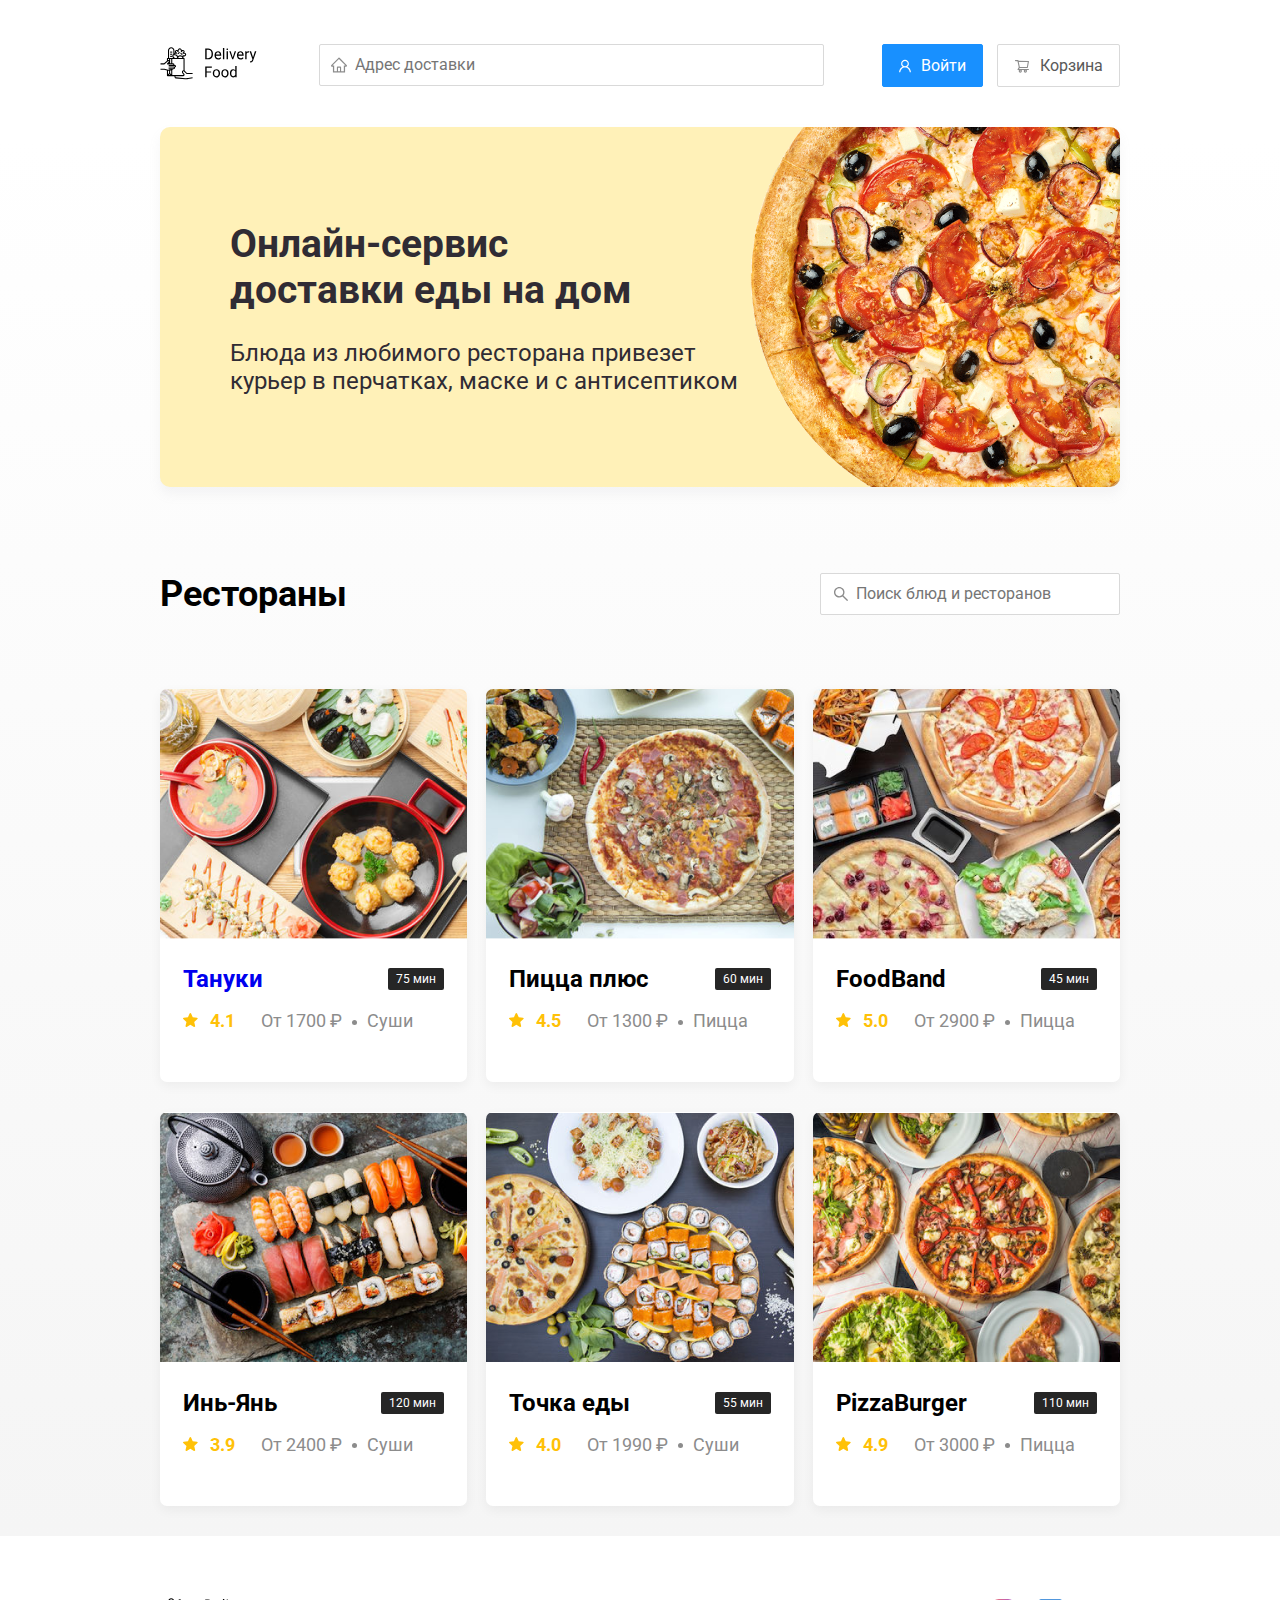
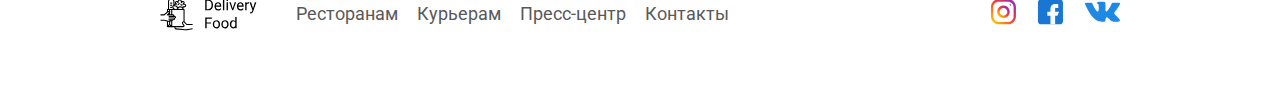
==== index.html @ 600cdcb9 "Add files via upload" ====
<!DOCTYPE html>
<html lang="ru">
<head>
 <meta charset="UTF-8">
 <meta name="viewport" content="width=device-width, initial-scale=1.0">
 <link href="https://fonts.googleapis.com/css?family=Roboto:400,700&display=swap&subset=cyrillic" rel="stylesheet">
 <link rel="stylesheet" href="css/normalize.css">
 <link rel="stylesheet" href="css/style.css">
 <title>Delivery Food - доставка еды на дом</title>
</head>
<body>
<div class="container">
 <header class="header">
  <a href="index.html">
    <img src="img/logo.svg" alt="Logo" class="logo">
  </a>
  <input placeholder="Адрес доставки " type="text" class="input input-address">
  <div class="buttons">
   <button class="button button-primary">
    <img src="img/user.svg" alt="user" class="button-icon">
    <span class="button-text">Войти</span>
   </button>
   <button class="button">
    <img src="img/shopping-cart.svg" alt="shopping cart" class="button-icon">
    <span class="button-text">Корзина</span>
   </button>
  </div>
 </header>
 <!-- /.header -->
</div>
<!-- /.container -->

<main class="main">
 <div class="container">
  <section class="promo">
   <h1 class="promo-title">Онлайн-сервис <br> доставки еды на дом</h1>
   <p class="promo-text">Блюда из любимого ресторана привезет курьер в перчатках, маске и с антисептиком</p>
  </section>
 
  <section class="restaurants">
   <div class="section-heading">
    <h2 class="section-title">Рестораны</h2>
    <input type="text" class="input input-search" placeholder="Поиск блюд и ресторанов">
   </div>
   <div class="cards">
    <a href="restaurant.html" class="card">
      <img src="img/restaurants/image-1.png" alt="card-image" class="card-image">
      <div class="card-text">
       <div class="card-heading">
        <h3 class="card-title">Тануки</h3>
        <span class="card-tag tag">75 мин</span>
       </div>
       <!-- /.card-heading -->
       <div class="card-info">
        <div class="rating">
         <img src="img/rating.svg" alt="rating" class="rating-star"> 
         4.1
        </div>
        <div class="price">От 1700 ₽</div>
        <div class="category">Суши</div>
       </div>
       <!-- /.card-info -->
      </div>
      <!-- /.card-text -->
  
     </a>
     <!-- /.card -->
    <div class="card">
     <img src="img/restaurants/image.png" alt="card-image" class="card-image">
     <div class="card-text">
      <div class="card-heading">
       <h3 class="card-title">Пицца плюс</h3>
       <span class="card-tag tag">60 мин</span>
      </div>
      <!-- /.card-heading -->
      <div class="card-info">
       <div class="rating">
        <img src="img/rating.svg" alt="rating" class="rating-star"> 
        4.5
       </div>
       <div class="price">От 1300 ₽</div>
       <div class="category">Пицца</div>
      </div>
      <!-- /.card-info -->
     </div>
     <!-- /.card-text -->
 
    </div>
    <!-- /.card -->
    <div class="card">
     <img src="img/restaurants/image-2.png" alt="card-image" class="card-image">
     <div class="card-text">
      <div class="card-heading">
       <h3 class="card-title">FoodBand</h3>
       <span class="card-tag tag">45 мин</span>
      </div>
      <!-- /.card-heading -->
      <div class="card-info">
       <div class="rating">
        <img src="img/rating.svg" alt="rating" class="rating-star"> 
        5.0
       </div>
       <div class="price">От 2900 ₽</div>
       <div class="category">Пицца</div>
      </div>
      <!-- /.card-info -->
     </div>
     <!-- /.card-text -->
 
    </div>
    <!-- /.card -->
    <div class="card">
     <img src="img/restaurants/image-3.png" alt="card-image" class="card-image">
     <div class="card-text">
      <div class="card-heading">
       <h3 class="card-title">Инь-Янь</h3>
       <span class="card-tag tag">120 мин</span>
      </div>
      <!-- /.card-heading -->
      <div class="card-info">
       <div class="rating">
        <img src="img/rating.svg" alt="rating" class="rating-star"> 
        3.9
       </div>
       <div class="price">От 2400 ₽</div>
       <div class="category">Суши</div>
      </div>
      <!-- /.card-info -->
     </div>
     <!-- /.card-text -->
 
    </div>
    <!-- /.card -->
    <div class="card">
     <img src="img/restaurants/image-4.png" alt="card-image" class="card-image">
     <div class="card-text">
      <div class="card-heading">
       <h3 class="card-title">Точка еды</h3>
       <span class="card-tag tag">55 мин</span>
      </div>
      <!-- /.card-heading -->
      <div class="card-info">
       <div class="rating">
        <img src="img/rating.svg" alt="rating" class="rating-star"> 
        4.0
       </div>
       <div class="price">От 1990 ₽</div>
       <div class="category">Суши</div>
      </div>
      <!-- /.card-info -->
     </div>
     <!-- /.card-text -->
 
    </div>
    <!-- /.card -->
    <div class="card">
     <img src="img/restaurants/image-5.png" alt="card-image" class="card-image">
     <div class="card-text">
      <div class="card-heading">
       <h3 class="card-title">PizzaBurger</h3>
       <span class="card-tag tag">110 мин</span>
      </div>
      <!-- /.card-heading -->
      <div class="card-info">
       <div class="rating">
        <img src="img/rating.svg" alt="rating" class="rating-star"> 
        4.9
       </div>
       <div class="price">От 3000 ₽</div>
       <div class="category">Пицца</div>
      </div>
      <!-- /.card-info -->
     </div>
     <!-- /.card-text -->
 
    </div>
    <!-- /.card -->
     </div>
   <!-- /.card -->
  </section>
  </div>
 <!-- /.container -->
</main>
<!-- /.main -->

<footer class="footer">
 <div class="container">
  <div class="footer-block">
   <img src="img/logo.svg" alt="logo" class="logo footer-logo">
   <nav class="footer-nav">
    <a href="#" class="footer-link">Ресторанам </a>
    <a href="#" class="footer-link">Курьерам</a>
    <a href="#" class="footer-link">Пресс-центр</a>
    <a href="#" class="footer-link">Контакты</a>
   </nav>
   <div class="social-links">
    <a href="#" class="social-link"><img src="img/social/instagram.svg" alt=""></a>
    <a href="#" class="social-link"><img src="img/social/fb.svg" alt=""></a>
    <a href="#" class="social-link"><img src="img/social/vk.svg" alt=""></a>
   </div>
  </div>
  <!-- /.footer-block -->
 </div>
 <!-- /.container -->
</footer>
<!-- /.footer -->

 
</body>
</html>
---- css/style.css ----
*, *:before, *:after {
 box-sizing: border-box;
 

}


input:focus, button:focus {
 outline: none;
}

body {
 font-family: 'Roboto', sans-serif;
}


.container {
 max-width: 1200px;
 margin: auto;

}

.header {
 display: flex;
 align-items: center;
 justify-content: space-between;
 padding: 44px 0 40px 0;

}

.input {
 border: 1px solid #D9D9D9;
 border-radius: 2px;
 background: #fff;
 font-size: 16px;
 line-height: 24px;
 padding: 8px;
 padding-left: 35px;
 background-repeat: no-repeat;
 background-position: left 11px center;
}

.input-address{
 flex: 0.8;
 background-image: url(../img/home.svg);

}

.input-search {
 background-image: url(../img/search.svg);
 width: 300px;
 margin-left: auto;
}

.button {
 padding: 8px 16px;
 background: #fff;
 border-radius: 2px;
 border: 1px solid #d9d9d9;
 box-shadow: 0px 0px 2px rgba(0, 0, 0, 0.0015);
 color: #595959;
 font-size: 16px;
 line-height: 24px;
 cursor: pointer;

}


.button-primary {
 background: #1890FF;
 border-color: #1890FF;;
 margin-right: 10px;
 color: #fff;

}


.card-price-bold {
 font-weight: bold;
 font-size: 20px;
 line-height: 32px;
 color: #000;
}

.card-buttons {
 vertical-align: middle;
 color: #FFC107;
}

.button-icon {
 margin-right: 6px;
 vertical-align: middle;
 
 
}

.cart {
 min-height: 20px;
}



.card-buttons {
 margin-top: 25px;
}



.button-text {
 vertical-align: middle;

}

.main {
 background: linear-gradient(180deg, rgba(245, 245, 245, 0) 1.04%, #F5F5F5 100%);
}

.promo {
 box-shadow: 0px 7px 12px rgba(158, 158, 163, 0.1);
 background: #FFF1B8 url(../img/promo-img.jpeg) no-repeat top -100px right -250px / 924px ;
 border-radius: 10px;
 padding: 68px 70px;
 margin-bottom: 56px;
}

.promo-title {
 font-weight: 700;
 font-size: 39px;
 line-height: 46px;
 color: #302C34;

}

.promo-text {
 font-size: 24px;
 line-height: 28px;
 color: #302C34;
 max-width: 538px;

}

.section-heading {
 display: flex;
 align-items: center;
 margin-bottom: 44px;

}

.section-title {
 font-weight: 700;
 font-size: 36px;
 line-height: 42px;
 margin-right: 30px;

}

.cards {
 display: flex;
 flex-wrap: wrap;
 align-items: flex-start;
 justify-content: space-between;

}

.card {
 background: #FFFFFF;
 box-shadow: 0px 4px 12px rgba(0, 0, 0, 0.05);
 border-radius: 7px;
 overflow: hidden;
 margin-bottom: 30px;
 flex-basis: 32%;
 text-decoration: none;

 
}

.card:visited {
 color: #000;
}

.card-image {
 width: 384px;
 height: 250px;
 object-fit: cover;
 

}

.card-text {
 padding: 20px 23px 35px 23px;

}

.card-heading {
 display: flex;
 align-items: center;
 justify-content:space-between;

}

.card-title {
 font-weight: 700;
 font-size: 24px;
 line-height: 32px;
 margin: 0;

}

.card-title-reg {
 font-weight: 400;

}

.card-tag {
 font-size: 12px;
 line-height: 20px;
 color: #fff;
 border-radius: 2px;
 padding: 1px 8px;
 background: #262626;
}

.card-info {
 display: flex;
 align-items: center;

}

.rating {
 margin-right: 26px;
 color: #FFC107;
 font-weight: 700;
 font-size: 18px;
 line-height: 32px;

}

.price, .category {
 color: #8C8C8C;
 font-size: 18px;
 line-height: 32px;
 margin: 10px 0px;
}

.price {
 padding-right: 10px;

}

.ingredients {
 color: #8C8C8C;
 font-size: 18px;
 line-height: 21px;
}

.price:after {
 content: "";
 width: 5px;
 height: 5px;
 background-color: #8C8C8C;
 display: inline-block;
 vertical-align: middle;
 border-radius: 50%;
 margin-left: 10px;
}

.rating-star {
 padding-right: 8px;
}

.footer {
 padding: 60px 0;
}

.footer-block {
 display: flex;
 align-items: center;
 justify-content: space-between;

}

.footer-nav {
 margin-left: 35px;
 margin-right: auto;
}

.footer-link {
 display: inline-block;
 color: #595959;
 text-decoration: none;
 font-size: 18px;
 line-height: 21px;
 
}

.footer-link:not(:last-child) {
 margin-right: 15px;

}

.social-links {
 display: flex;
 align-items: center;

}

.social-link:not(:last-child) {
 margin-right: 21px;

}

@media (max-width: 1366px) {
 .container {
  max-width: 960px;
 }

 .promo {
  background-position: center right -300;
  background-size: 750px;
 }


}

@media (max-width: 992px) {
 .container {
  max-width: 750px;
 }

 .promo {
  padding: 50px;
  background-size: 500px;
  background-position: center right -200px;
 
 }

 .promo-text {
  font-size: 18px;
  max-width: 400px;
 }

 .card {
  flex-basis: 48%;
 }

 .footer-link {
  font-size: 16px;
 }


}

@media (max-width: 768px) {
 .container {
  width: 90%;
 }

 .card-info {
  flex-wrap: wrap;
 }

 .card.rating {
  flex-basis: 100%;
  margin-top: 5px;
 }

 .card-title {
  font-size: 20px;
 }

 .footer-link {
  flex-basis: 100%;
 }

 .footer-block  {
  flex-direction: column;
  
 }

 .footer-nav {
  margin: auto;
  padding: 25px;
 }

 .footer {
  padding: 40px 0 ;
 }

 .promo {
  background-size: 400px;
  background-position: bottom  right -200px;
 }

 .promo-title {
  font-size: 24px;
  line-height: 1.4;
 }

 .promo-text {
  margin-top: 0;
 }

 
}

@media (max-width:578px) {
 .container {
  width: 90%;
 }

 html,body {
  overflow-x: hidden;
 }

 .header {
  flex-wrap: wrap;

 }

 .input-address {
  order: 5;
  margin-top: 15px;
  flex: 1;
 }
 
 .promo {
  background-image: none;
 }

 .promo-title {
  margin-bottom: 10px;
 }

 .section-title {
  font-size: 20px;
 }

 .card {
  flex-basis: 100%;
  
 }

 .card-image {
  width: 100%;
  
 }


}

@media (max-width:467px) {
 

 .button-text {
  display: none;
 }

 .promo {
  padding: 20px;
 }

 .button {
  min-height: 40px;
 }
 .button-icon {
  margin: 0;
 }

 .input-search {
  margin-left: 0;
  margin-top: 10px;
 }

 h2 {
  margin: 0;
  padding: 0;
 }

 .section-heading {
  flex-wrap: wrap;
 }
 
 .footer-nav {
  display: flex;
  flex-direction: column;
  padding: 15px 0 25px 0;
 }

 .footer-link {
  font-size: 20px;
  margin-bottom: 7px;
  text-align: center;
  
 }

 .footer-link:not(:last-child) {
  margin: 5px;
  
 }
}
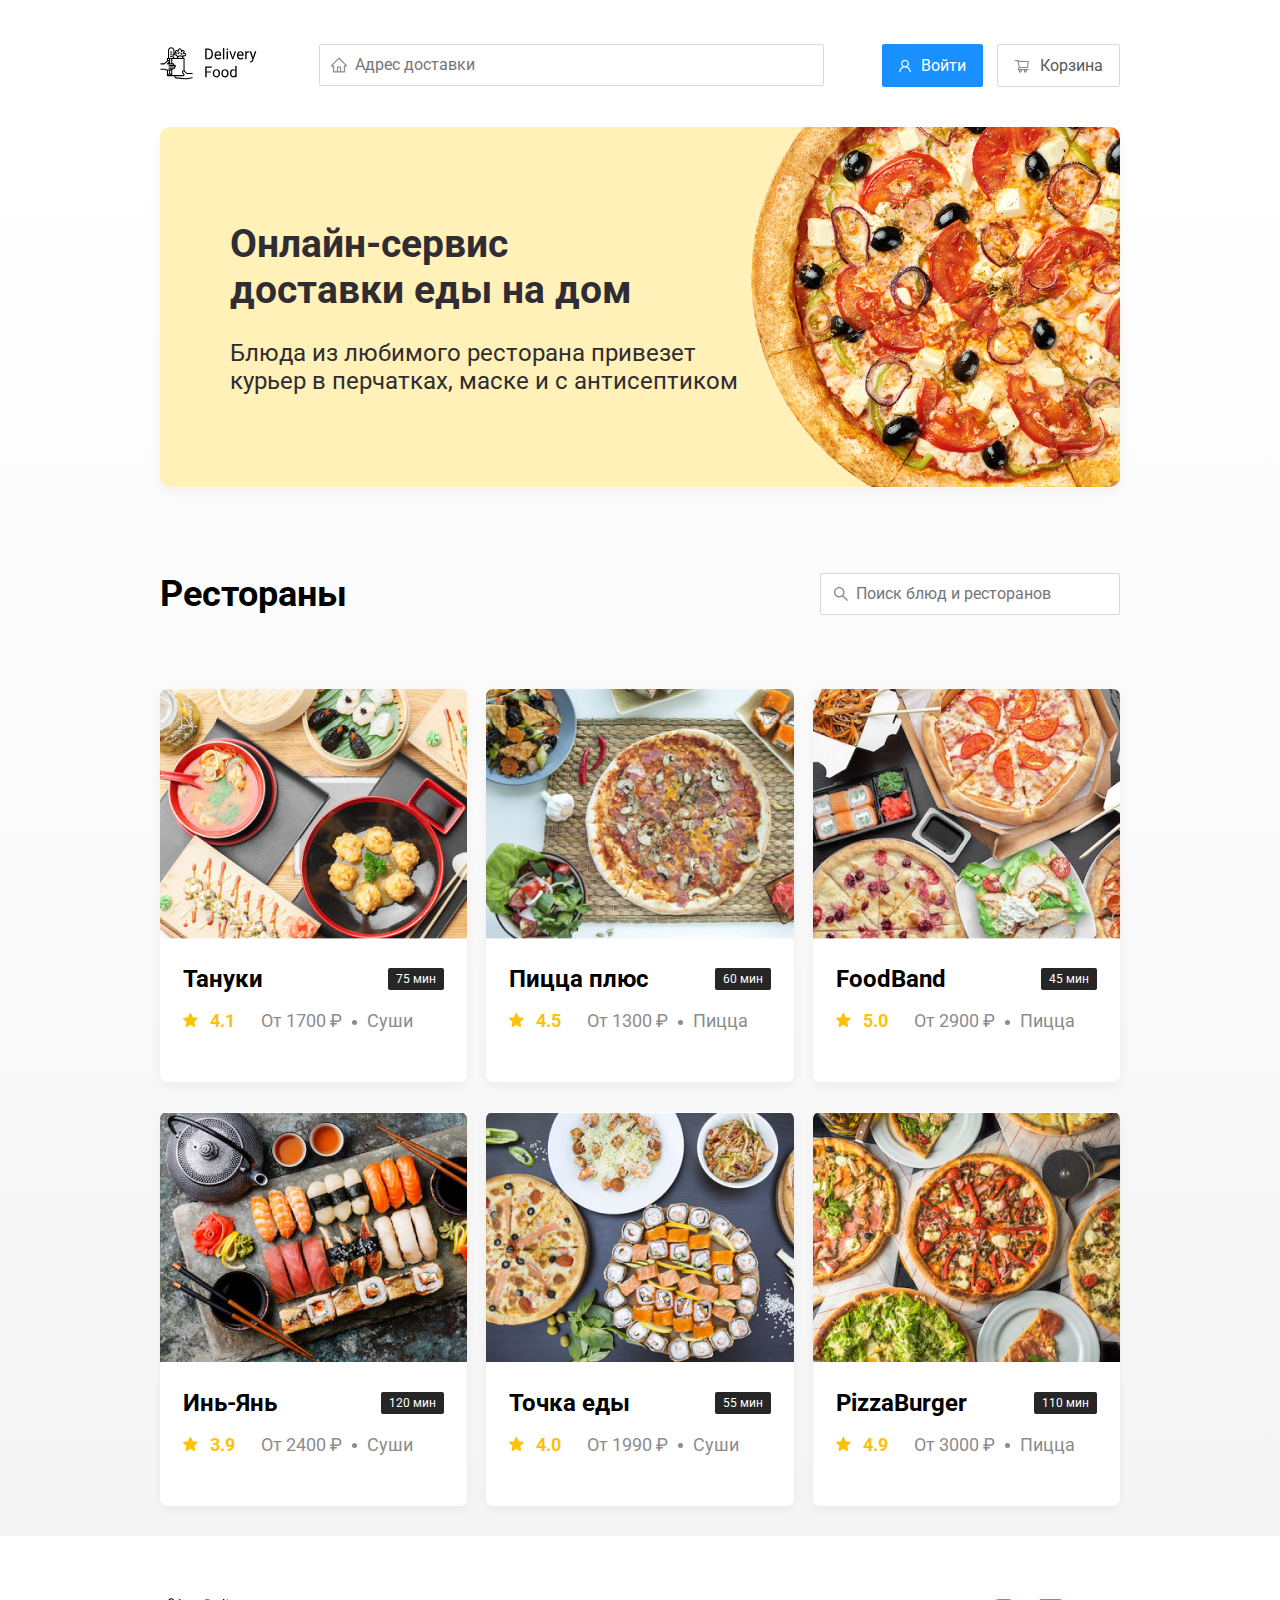
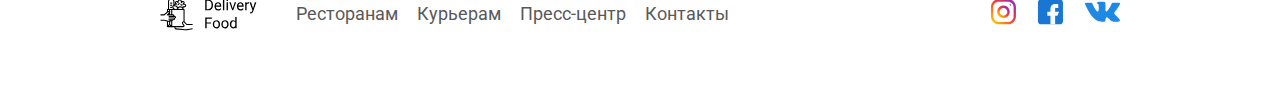
==== commit 738d4a1b: "Add files via upload" ====
--- a/index.html
+++ b/index.html
@@ -20,7 +20,7 @@
     <img src="img/user.svg" alt="user" class="button-icon">
     <span class="button-text">Войти</span>
    </button>
-   <button class="button">
+   <button class="button cart-button">
     <img src="img/shopping-cart.svg" alt="shopping cart" class="button-icon">
     <span class="button-text">Корзина</span>
    </button>
@@ -204,7 +204,76 @@
  <!-- /.container -->
 </footer>
 <!-- /.footer -->
-
- 
+<div class="modal">
+  <div class="modal-dialog">
+    <div class="modal-header">
+      <h3 class="modal-title">Корзина</h3>
+      <button class="close close-modal">&times;</button>
+    </div>
+    <!-- /.modal-header -->
+    <div class="modal-body">
+      <div class="food-row">
+        <span class="food-name">Ролл угорь стандарт</span>
+        <strong class="food-price">290 ₽</strong>
+        <div class="food-counter">
+          <button class="counter-button">-</button>
+          <span class="counter">1</span>
+          <button class="counter-button">+</button>
+        </div>
+      </div>
+      <!-- /.foods-row -->
+      <div class="food-row">
+        <span class="food-name">Ролл угорь стандарт</span>
+        <strong class="food-price">290 ₽</strong>
+        <div class="food-counter">
+          <button class="counter-button">-</button>
+          <span class="counter">1</span>
+          <button class="counter-button">+</button>
+        </div>
+      </div>
+      <!-- /.foods-row -->
+      <div class="food-row">
+        <span class="food-name">Ролл угорь стандарт</span>
+        <strong class="food-price">290 ₽</strong>
+        <div class="food-counter">
+          <button class="counter-button">-</button>
+          <span class="counter">1</span>
+          <button class="counter-button">+</button>
+        </div>
+      </div>
+      <!-- /.foods-row -->
+      <div class="food-row">
+        <span class="food-name">Ролл угорь стандарт</span>
+        <strong class="food-price">290 ₽</strong>
+        <div class="food-counter">
+          <button class="counter-button">-</button>
+          <span class="counter">1</span>
+          <button class="counter-button">+</button>
+        </div>
+      </div>
+      <!-- /.foods-row -->
+      <div class="food-row">
+        <span class="food-name">Ролл угорь стандарт</span>
+        <strong class="food-price">290 ₽</strong>
+        <div class="food-counter">
+          <button class="counter-button">-</button>
+          <span class="counter">1</span>
+          <button class="counter-button">+</button>
+        </div>
+      </div>
+      <!-- /.foods-row -->
+    </div>
+    <!-- /.modal-body -->
+    <div class="modal-footer">
+      <span class="modal-price-tag">1450 ₽</span>
+      <div class="footer-buttons">
+        <button class="button button-primary">Оформить заказ</button>
+        <button class="button">Отмена</button>
+      </div>
+    </div>
+    <!-- /.modal-footer -->
+  </div>
+</div>
+ <script src="js/main.js"></script>
 </body>
 </html>--- a/css/style.css
+++ b/css/style.css
@@ -170,6 +170,7 @@
  margin-bottom: 30px;
  flex-basis: 32%;
  text-decoration: none;
+ color: #000;
 
  
 }
@@ -309,6 +310,129 @@
 
 }
 
+.modal {
+ position: fixed;
+ left: 0;
+ top: 0;
+ width: 100%;
+ height: 100%;
+ background: rgba(0, 0, 0, 0.4);
+ display: none;
+}
+
+.is-open {
+ display: flex;
+}
+
+.modal-dialog {
+ width: 95%;
+ max-width: 780px;
+ background: #FFFFFF;
+ border-radius: 5px;
+ margin: auto;
+ padding: 40px 45px;
+}
+
+.modal-header {
+ display: flex;
+ align-items: center;
+ justify-content: space-between;
+ margin-bottom: 45px;
+}
+
+.close {
+ font-size: 36px;
+ border: none;
+ background-color: transparent;
+ cursor: pointer;
+}
+
+.modal-body {
+ margin-bottom: 52px;
+}
+
+.modal-title {
+ margin: 0;
+ font-weight: 700;
+ font-size: 36px;
+ line-height: 42px;
+}
+
+.food-row {
+ display: flex;
+ align-items: flex-start;
+ justify-content: space-between;
+ padding-bottom: 8px;
+ border-bottom: 1px solid #d9d9d9;
+ margin-bottom: 15px;
+
+}
+
+.food-name {
+ font-size: 18px;
+ line-height: 32px;
+
+}
+
+.food-price {
+ margin-left: auto;
+ margin-right: 47px;
+ font-weight: 700;
+ font-size: 20px;
+ line-height: 32px;
+}
+
+.food-counter {
+ display: flex;
+ align-items: center;
+}
+
+.counter-button {
+ display: flex;
+ align-items: center;
+ justify-content: center;
+ background: #FFFFFF;
+ border: 1px solid #40A9FF;
+ border-radius: 2px;
+ width: 39px;
+ height: 32px;
+ font-size: 14px;
+ line-height: 22px;
+ color: #40A9FF;
+ cursor: pointer;
+}
+
+.counter {
+ font-size: 16px;
+ line-height: 24px;
+ margin: 0 10px;
+}
+
+.modal-footer {
+ display: flex;
+ align-items: center;
+ justify-content: space-between;
+
+}
+
+.footer-buttons {
+ display: flex;
+ align-items: center;
+ 
+}
+
+.modal-price-tag {
+ background: #262626;
+ border-radius: 5px;
+ font-weight: 700;
+ font-size: 20px;
+ line-height: 23px;
+ padding: 15px 20px;
+ color: #FAFAFA;
+}
+
+
+
 @media (max-width: 1366px) {
  .container {
   max-width: 960px;
